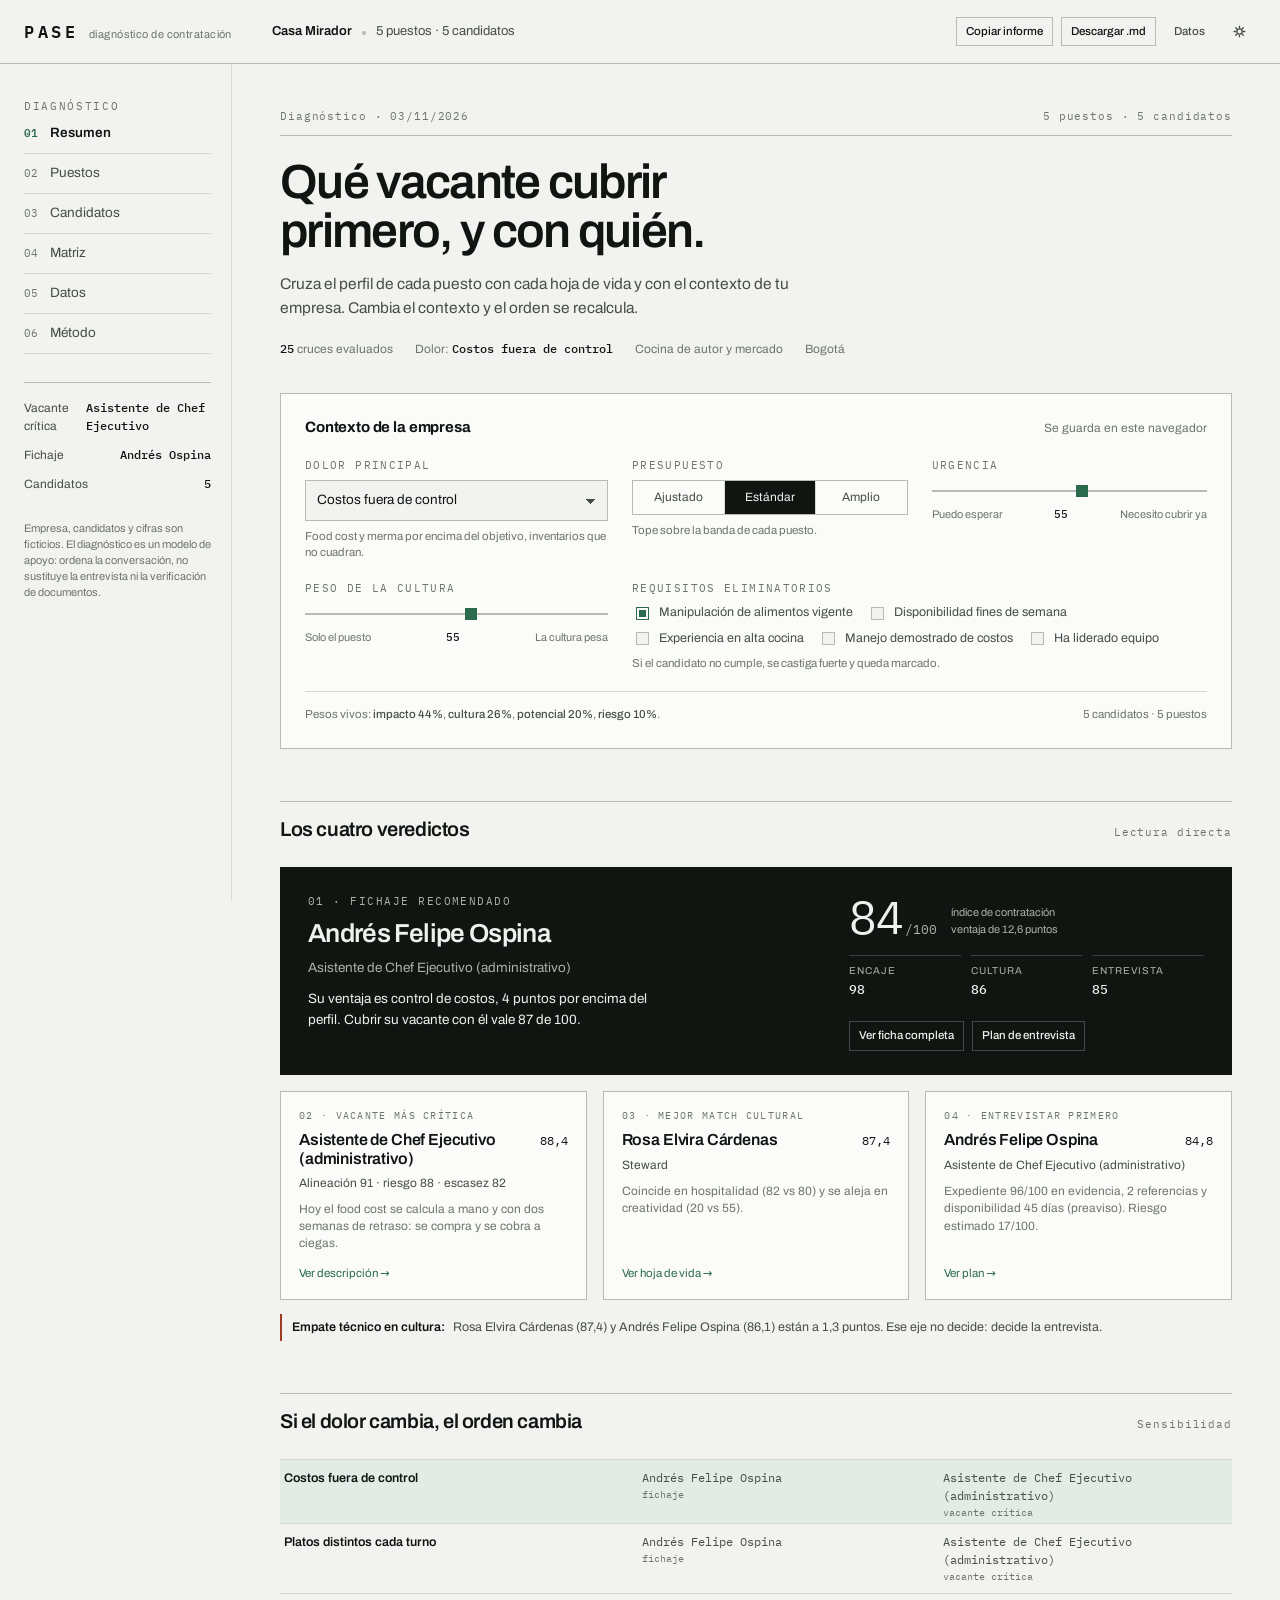
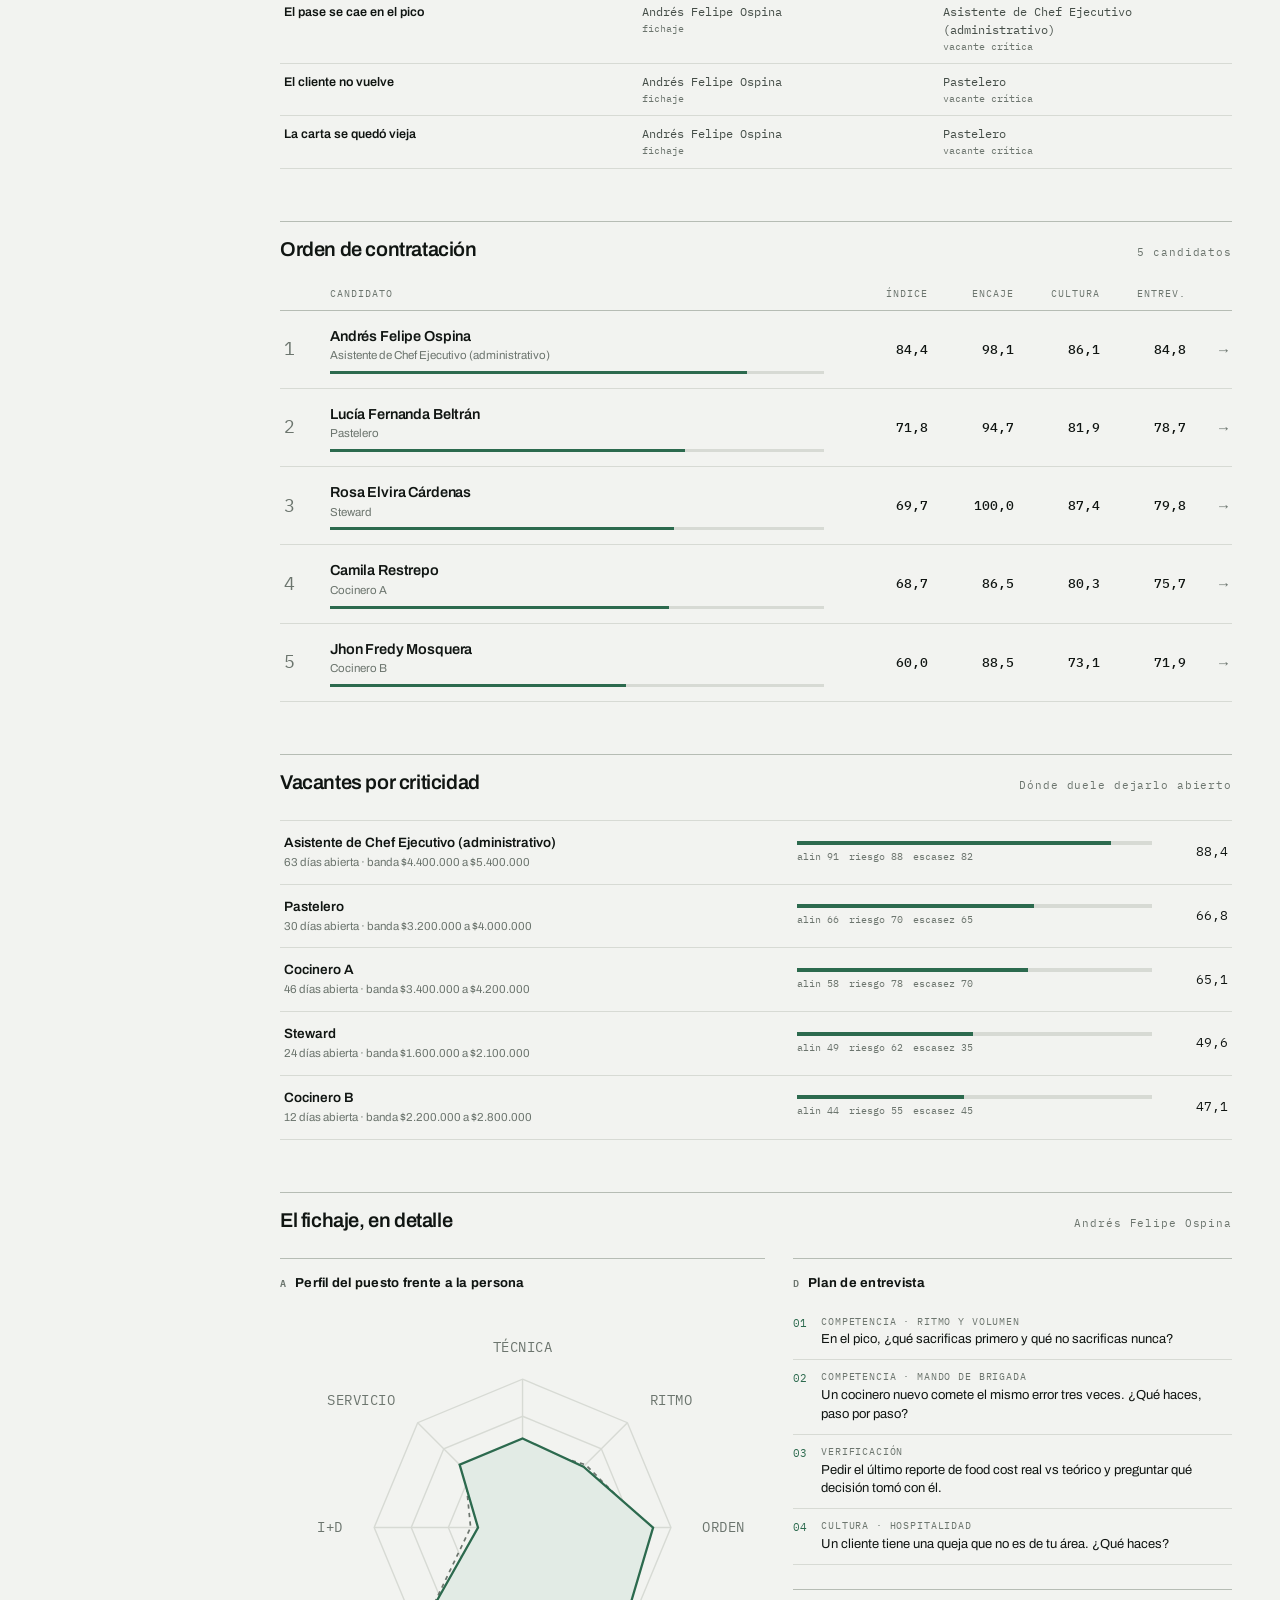
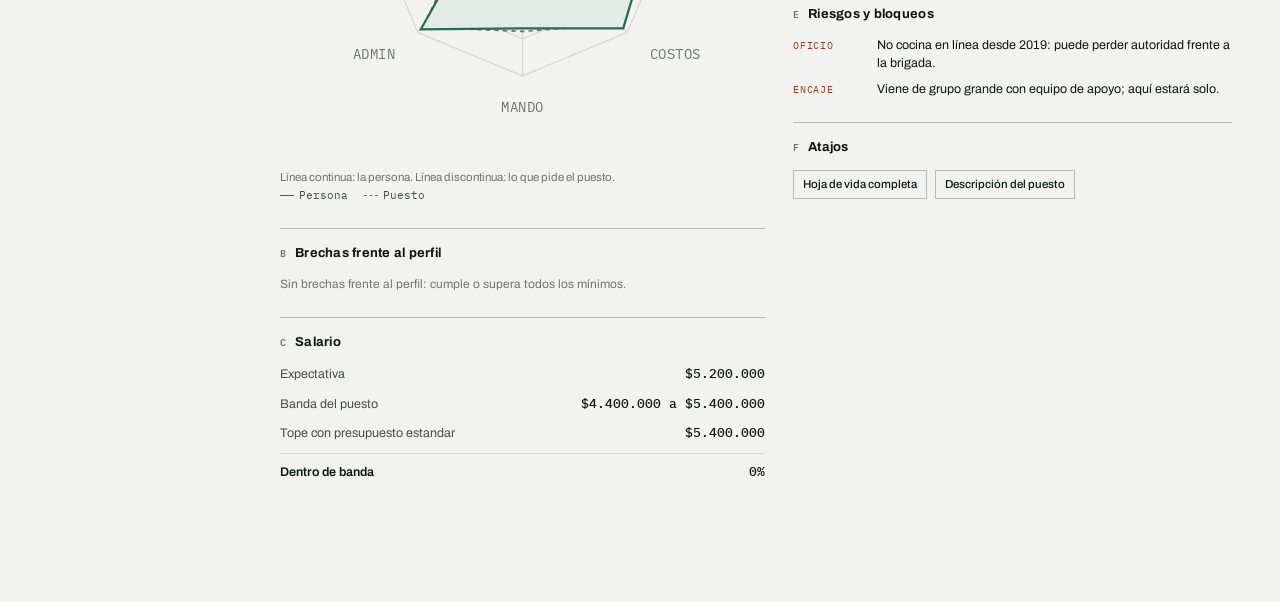
==== index.html @ 62f486be "PASE: diagnóstico de contratación con datos de ejemplo" ====
<!DOCTYPE html>
<html lang="es" data-theme="light">
<head>
<meta charset="utf-8">
<meta name="viewport" content="width=device-width, initial-scale=1, viewport-fit=cover">
<title>PASE · diagnóstico de contratación</title>
<meta name="description" content="Cruza el perfil de tus puestos con tus candidatos y ordena qué vacante cubrir primero y con quién.">
<link rel="stylesheet" href="assets/styles.css">
</head>
<body>

<header class="top">
  <div class="brand">
    <b>PASE</b>
    <span>diagnóstico de contratación</span>
  </div>
  <div class="top-mid">
    <strong id="topEmpresa">—</strong>
    <span class="dot" aria-hidden="true"></span>
    <span id="topMeta">—</span>
  </div>
  <div class="top-actions">
    <button class="btn btn--sm" type="button" data-export="copy" title="Copia el diagnóstico en texto">Copiar informe</button>
    <button class="btn btn--sm" type="button" data-export="download" title="Descarga el diagnóstico en Markdown">Descargar .md</button>
    <button class="btn btn--sm btn--ghost" type="button" data-nav="datos" title="Cargar o exportar datos">Datos</button>
    <button class="btn btn--sm btn--ghost" type="button" data-tema="toggle" aria-label="Cambiar entre tema claro y oscuro">
      <svg class="ico" viewBox="0 0 16 16" aria-hidden="true"><circle cx="8" cy="8" r="3.2"/><path d="M8 1.4v2.2M8 12.4v2.2M1.4 8h2.2M12.4 8h2.2M3.3 3.3l1.6 1.6M11.1 11.1l1.6 1.6M12.7 3.3l-1.6 1.6M4.9 11.1l-1.6 1.6"/></svg>
    </button>
  </div>
</header>

<div class="shell">
  <nav class="rail" aria-label="Secciones">
    <div>
      <p class="rail-label">Diagnóstico</p>
      <div class="nav" id="nav">
        <button type="button" data-nav="resumen"><span class="i">01</span><span>Resumen</span></button>
        <button type="button" data-nav="puestos"><span class="i">02</span><span>Puestos</span></button>
        <button type="button" data-nav="candidatos"><span class="i">03</span><span>Candidatos</span></button>
        <button type="button" data-nav="matriz"><span class="i">04</span><span>Matriz</span></button>
        <button type="button" data-nav="datos"><span class="i">05</span><span>Datos</span></button>
        <button type="button" data-nav="metodo"><span class="i">06</span><span>Método</span></button>
      </div>
    </div>
    <div class="rail-card" id="railResumen"></div>
    <p class="rail-note" id="railNota">Contenido de demostración. El diagnóstico ordena la conversación; no decide por ti.</p>
  </nav>

  <main class="main">
    <div id="vista" class="view" tabindex="-1"></div>
  </main>
</div>

<div class="toast" id="toast" role="status" aria-live="polite"></div>

<script src="assets/data.js"></script>
<script src="assets/engine.js"></script>
<script src="assets/app.js"></script>
</body>
</html>
---- assets/styles.css ----
/* =========================================================================
   PASE · diagnóstico de brigada
   Lenguaje: mesa de trabajo. Papel frío, reglas de 1 px, cero sombras,
   esquinas rectas, verde de cocina como único acento y ámbar solo para
   lo que hay que mirar dos veces. Números siempre en mono.
   ========================================================================= */

@font-face {
  font-family: 'Archivo';
  font-style: normal;
  font-weight: 400 700;
  font-display: swap;
  src: url('fonts/Archivo-400-700-latin.woff2') format('woff2');
  unicode-range: U+0000-00FF, U+0131, U+0152-0153, U+02BB-02BC, U+02C6, U+02DA, U+02DC, U+0304, U+0308, U+0329, U+2000-206F, U+2074, U+20AC, U+2122, U+2191, U+2193, U+2212, U+2215, U+FEFF, U+FFFD;
}
@font-face {
  font-family: 'Archivo';
  font-style: normal;
  font-weight: 400 700;
  font-display: swap;
  src: url('fonts/Archivo-400-700-latin-ext.woff2') format('woff2');
  unicode-range: U+0100-02BA, U+02BD-02C5, U+02C7-02CC, U+02CE-02D7, U+02DD-02FF, U+0304, U+0308, U+0329, U+1D00-1DBF, U+1E00-1E9F, U+1EF2-1EFF, U+2020, U+20A0-20AB, U+20AD-20C0, U+2113, U+2C60-2C7F, U+A720-A7FF;
}
@font-face {
  font-family: 'Plex Mono';
  font-style: normal;
  font-weight: 400;
  font-display: swap;
  src: url('fonts/IBMPlexMono-400-latin.woff2') format('woff2');
  unicode-range: U+0000-00FF, U+0131, U+0152-0153, U+02BB-02BC, U+02C6, U+02DA, U+02DC, U+0304, U+0308, U+0329, U+2000-206F, U+2074, U+20AC, U+2122, U+2191, U+2193, U+2212, U+2215, U+FEFF, U+FFFD;
}
@font-face {
  font-family: 'Plex Mono';
  font-style: normal;
  font-weight: 500;
  font-display: swap;
  src: url('fonts/IBMPlexMono-500-latin.woff2') format('woff2');
  unicode-range: U+0000-00FF, U+0131, U+0152-0153, U+02BB-02BC, U+02C6, U+02DA, U+02DC, U+0304, U+0308, U+0329, U+2000-206F, U+2074, U+20AC, U+2122, U+2191, U+2193, U+2212, U+2215, U+FEFF, U+FFFD;
}
@font-face {
  font-family: 'Plex Mono';
  font-style: normal;
  font-weight: 600;
  font-display: swap;
  src: url('fonts/IBMPlexMono-600-latin.woff2') format('woff2');
  unicode-range: U+0000-00FF, U+0131, U+0152-0153, U+02BB-02BC, U+02C6, U+02DA, U+02DC, U+0304, U+0308, U+0329, U+2000-206F, U+2074, U+20AC, U+2122, U+2191, U+2193, U+2212, U+2215, U+FEFF, U+FFFD;
}

:root {
  --paper: #f2f3f0;
  --paper-2: #e9ebe7;
  --surface: #fbfcfa;
  --ink: #101512;
  --ink-2: #454e48;
  --ink-3: #6c756e;
  --line: #d7dad4;
  --line-strong: #b6bcb4;
  --accent: #2c6a4e;
  --accent-deep: #1d4a36;
  --accent-soft: #e2ebe5;
  --invert-bg: #101512;
  --invert-ink: #eef2ee;
  --invert-ink-2: #a9b3ab;
  --flag: #9c3d24;
  --flag-soft: #f4e7e2;
  --sans: 'Archivo', ui-sans-serif, system-ui, -apple-system, 'Segoe UI', Roboto, Arial, sans-serif;
  --mono: 'Plex Mono', ui-monospace, SFMono-Regular, 'SF Mono', Menlo, Consolas, monospace;
  --ease: cubic-bezier(.16, 1, .3, 1);
  --top: 64px;
  --rail: 232px;
}

html[data-theme='dark'] {
  --paper: #0d100e;
  --paper-2: #131714;
  --surface: #171c18;
  --ink: #eef1ec;
  --ink-2: #b3bbb4;
  --ink-3: #8b948d;
  --line: #262c27;
  --line-strong: #3b433c;
  --accent: #6fbf95;
  --accent-deep: #8fd4ae;
  --accent-soft: #1a2a21;
  --invert-bg: #eef1ec;
  --invert-ink: #101512;
  --invert-ink-2: #4a534c;
  --flag: #e08a6c;
  --flag-soft: #2b1d17;
}

*, *::before, *::after { box-sizing: border-box; }
html, body { margin: 0; padding: 0; }
html { scroll-behavior: smooth; }
body {
  background: var(--paper);
  color: var(--ink);
  font-family: var(--sans);
  font-size: 15px;
  line-height: 1.55;
  -webkit-font-smoothing: antialiased;
  text-rendering: optimizeLegibility;
}
h1, h2, h3, h4, p, ul, ol, li, dl, dd, figure, blockquote { margin: 0; padding: 0; }
ul, ol { list-style: none; }
button, input, select, textarea { font: inherit; color: inherit; }
button { cursor: pointer; background: none; border: 0; padding: 0; text-align: left; }
a { color: inherit; }
:focus-visible { outline: 2px solid var(--accent); outline-offset: 2px; }
::selection { background: var(--accent); color: var(--paper); }
.num { font-family: var(--mono); font-variant-numeric: tabular-nums; letter-spacing: -.01em; }
.sr {
  position: absolute; width: 1px; height: 1px; padding: 0; margin: -1px;
  overflow: hidden; clip: rect(0 0 0 0); white-space: nowrap; border: 0;
}

/* ---------------------------------- top --------------------------------- */
.top {
  position: sticky; top: 0; z-index: 20;
  height: var(--top);
  display: grid; grid-template-columns: var(--rail) minmax(0, 1fr) auto;
  align-items: center; gap: 16px;
  padding: 0 24px;
  background: var(--paper);
  border-bottom: 1px solid var(--line-strong);
}
.brand { display: flex; align-items: baseline; gap: 10px; }
.brand b {
  font-family: var(--mono); font-weight: 600; font-size: 17px; letter-spacing: .22em;
}
.brand span { font-size: 11px; color: var(--ink-3); letter-spacing: .04em; }
.top-mid {
  display: flex; align-items: baseline; gap: 10px; min-width: 0;
  font-size: 13px; color: var(--ink-2);
  white-space: nowrap; overflow: hidden; text-overflow: ellipsis;
}
.top-mid strong { color: var(--ink); font-weight: 600; }
.top-mid .dot { width: 4px; height: 4px; background: var(--line-strong); border-radius: 50%; }
.top-actions { display: flex; align-items: center; gap: 8px; }

.btn {
  display: inline-flex; align-items: center; gap: 8px;
  border: 1px solid var(--line-strong);
  padding: 7px 12px; font-size: 12.5px; font-weight: 500;
  color: var(--ink); background: transparent;
  transition: background .18s var(--ease), border-color .18s var(--ease), transform .1s;
  white-space: nowrap;
}
.btn:hover { background: var(--paper-2); border-color: var(--ink-3); }
.btn:active { transform: translateY(1px); }
.btn--solid { background: var(--accent); border-color: var(--accent); color: var(--paper); }
.btn--solid:hover { background: var(--accent-deep); border-color: var(--accent-deep); }
.btn--ghost { border-color: transparent; color: var(--ink-2); }
.btn--ghost:hover { color: var(--ink); background: var(--paper-2); }
.btn--sm { padding: 5px 9px; font-size: 11.5px; }
.btn .ico { width: 13px; height: 13px; stroke: currentColor; fill: none; stroke-width: 1.6; stroke-linecap: round; }

/* --------------------------------- shell -------------------------------- */
.shell {
  display: grid; grid-template-columns: var(--rail) minmax(0, 1fr);
  max-width: 1400px; margin: 0 auto;
}

.rail {
  position: sticky; top: var(--top); align-self: start;
  height: calc(100dvh - var(--top));
  padding: 34px 20px 24px 24px;
  border-right: 1px solid var(--line);
  display: flex; flex-direction: column; gap: 28px;
  overflow-y: auto;
}
.rail-label {
  font-size: 10.5px; letter-spacing: .16em; text-transform: uppercase;
  color: var(--ink-3); font-family: var(--mono);
}
.nav { display: flex; flex-direction: column; }
.nav button {
  display: grid; grid-template-columns: 26px 1fr; align-items: baseline;
  padding: 9px 0; border-bottom: 1px solid var(--line);
  color: var(--ink-2); font-size: 13.5px;
  transition: color .18s, padding .18s var(--ease);
}
.nav button:hover { color: var(--ink); padding-left: 3px; }
.nav button .i { font-family: var(--mono); font-size: 10.5px; color: var(--ink-3); }
.nav button[aria-current='page'] { color: var(--ink); font-weight: 600; }
.nav button[aria-current='page'] .i { color: var(--accent); }

.rail-card {
  border-top: 1px solid var(--line-strong); padding-top: 16px;
  font-size: 12px; color: var(--ink-2); display: grid; gap: 10px;
}
.rail-card .k { display: flex; justify-content: space-between; gap: 8px; }
.rail-card .k b { font-family: var(--mono); font-weight: 500; color: var(--ink); }
.rail-note { font-size: 11px; color: var(--ink-3); line-height: 1.45; }

/* --------------------------------- main --------------------------------- */
.main { min-width: 0; padding: 44px 48px 120px; }
.view { max-width: 1060px; }

.hero { margin-bottom: 34px; }
.hero-top {
  display: flex; justify-content: space-between; align-items: baseline; gap: 16px;
  border-bottom: 1px solid var(--line-strong); padding-bottom: 10px; margin-bottom: 22px;
}
.hero-top .folio { font-family: var(--mono); font-size: 11px; letter-spacing: .08em; color: var(--ink-3); }
.hero h1 {
  font-size: clamp(30px, 4.3vw, 48px); line-height: 1.02;
  letter-spacing: -.035em; font-weight: 600; max-width: 19ch;
  text-wrap: balance;
}
.hero p.lead {
  margin-top: 16px; max-width: 58ch; color: var(--ink-2); font-size: 15.5px;
}
.hero .meta-row {
  display: flex; flex-wrap: wrap; gap: 22px; margin-top: 20px;
  font-size: 12px; color: var(--ink-3);
}
.meta-row b { color: var(--ink); font-family: var(--mono); font-weight: 500; }

/* ------------------------------- secciones ------------------------------ */
.sec { margin-top: 52px; }
.sec-head {
  display: flex; justify-content: space-between; align-items: baseline; gap: 16px;
  border-top: 1px solid var(--line-strong); padding-top: 12px; margin-bottom: 22px;
}
.sec-head h2 { font-size: 20px; letter-spacing: -.02em; font-weight: 600; }
.sec-head .n { font-family: var(--mono); font-size: 11px; color: var(--ink-3); letter-spacing: .08em; }
.sec-sub { color: var(--ink-2); font-size: 14px; max-width: 66ch; margin-top: -12px; margin-bottom: 20px; }

/* -------------------------------- brief -------------------------------- */
.brief {
  border: 1px solid var(--line-strong);
  background: var(--surface);
  padding: 22px 24px 24px;
}
.brief-head { display: flex; justify-content: space-between; align-items: baseline; gap: 16px; margin-bottom: 18px; }
.brief-head h2 { font-size: 15px; letter-spacing: -.01em; }
.brief-head p { font-size: 12px; color: var(--ink-3); }
.brief-grid {
  display: grid; grid-template-columns: 1.1fr 1fr 1fr; gap: 20px 24px;
}
.brief-grid .field--wide { grid-column: span 2; }
.field { display: grid; gap: 7px; align-content: start; }
.field > label, .field > .lab {
  font-size: 10.5px; letter-spacing: .13em; text-transform: uppercase;
  color: var(--ink-3); font-family: var(--mono);
}
.field select {
  appearance: none; width: 100%;
  border: 1px solid var(--line-strong); background: var(--paper);
  padding: 9px 30px 9px 11px; font-size: 13.5px;
  background-image: linear-gradient(45deg, transparent 50%, var(--ink-2) 50%), linear-gradient(135deg, var(--ink-2) 50%, transparent 50%);
  background-position: calc(100% - 16px) 52%, calc(100% - 11px) 52%;
  background-size: 5px 5px, 5px 5px;
  background-repeat: no-repeat;
}
.field select:hover { border-color: var(--ink-3); }
.field .hint { font-size: 11.5px; color: var(--ink-3); line-height: 1.4; }

.seg { display: flex; border: 1px solid var(--line-strong); }
.seg label {
  flex: 1; text-align: center; padding: 7px 4px; font-size: 12px;
  cursor: pointer; color: var(--ink-2);
  border-right: 1px solid var(--line);
  transition: background .15s, color .15s;
}
.seg label:last-child { border-right: 0; }
.seg input { position: absolute; opacity: 0; pointer-events: none; }
.seg label:has(input:checked) { background: var(--ink); color: var(--paper); }
.seg label:hover { background: var(--paper-2); }
.seg label:has(input:checked):hover { background: var(--ink); }

.range { display: grid; gap: 4px; }
.range input[type='range'] {
  -webkit-appearance: none; appearance: none;
  width: 100%; height: 22px; background: transparent; cursor: pointer; margin: 0;
}
.range input[type='range']::-webkit-slider-runnable-track {
  height: 2px; background: var(--line-strong);
}
.range input[type='range']::-webkit-slider-thumb {
  -webkit-appearance: none; width: 12px; height: 12px; margin-top: -5px;
  background: var(--accent); border: 0; border-radius: 0;
}
.range input[type='range']::-moz-range-track { height: 2px; background: var(--line-strong); }
.range input[type='range']::-moz-range-thumb { width: 12px; height: 12px; background: var(--accent); border: 0; border-radius: 0; }
.range-out { display: flex; justify-content: space-between; font-size: 11px; color: var(--ink-3); }
.range-out b { font-family: var(--mono); color: var(--ink); font-weight: 500; }

.checks { display: flex; flex-wrap: wrap; gap: 6px 14px; }
.check { display: inline-flex; align-items: center; gap: 7px; font-size: 12.5px; color: var(--ink-2); cursor: pointer; }
.check input { appearance: none; width: 13px; height: 13px; border: 1px solid var(--line-strong); background: var(--paper); flex: none; }
.check input:checked { background: var(--accent); border-color: var(--accent); box-shadow: inset 0 0 0 2px var(--surface); }
.check:hover { color: var(--ink); }

.brief-foot {
  display: flex; justify-content: space-between; align-items: center; gap: 16px;
  margin-top: 20px; padding-top: 14px; border-top: 1px solid var(--line);
  font-size: 11.5px; color: var(--ink-3);
}
.brief-foot b { color: var(--ink-2); font-weight: 500; }

/* ------------------------------ veredictos ------------------------------ */
.veredictos { display: grid; grid-template-columns: 1fr; gap: 16px; }

.card-main {
  background: var(--invert-bg); color: var(--invert-ink);
  padding: 26px 28px 24px; position: relative; overflow: hidden;
  display: grid; grid-template-columns: minmax(0, 1.45fr) minmax(0, 1fr); gap: 26px;
}
.cm-left { display: flex; flex-direction: column; gap: 10px; align-items: flex-start; }
.cm-right { display: flex; flex-direction: column; justify-content: flex-end; gap: 10px; }
.card-main .tag {
  font-family: var(--mono); font-size: 10.5px; letter-spacing: .14em;
  text-transform: uppercase; color: var(--invert-ink-2);
}
.card-main h3 { font-size: 26px; line-height: 1.1; letter-spacing: -.025em; font-weight: 600; }
.card-main .role { font-size: 13.5px; color: var(--invert-ink-2); }
.card-main .why { font-size: 13.5px; line-height: 1.55; color: var(--invert-ink); max-width: 46ch; }
.card-main .why b { color: var(--invert-ink); }
.card-main .score-row { display: flex; align-items: flex-end; gap: 14px; padding-top: 4px; }
.card-main .big { font-family: var(--mono); font-size: 46px; line-height: .9; letter-spacing: -.03em; }
.card-main .big small { font-size: 13px; letter-spacing: 0; color: var(--invert-ink-2); margin-left: 3px; }
.card-main .score-meta { display: grid; gap: 3px; font-size: 11px; color: var(--invert-ink-2); }
.card-main .card-actions { display: flex; gap: 8px; margin-top: 10px; }
.card-main .btn { border-color: rgba(255, 255, 255, .22); color: var(--invert-ink); }
html[data-theme='dark'] .card-main .btn { border-color: rgba(16, 21, 18, .25); }
.card-main .btn:hover { background: rgba(255, 255, 255, .08); }
html[data-theme='dark'] .card-main .btn:hover { background: rgba(16, 21, 18, .07); }
.card-main .micro { display: grid; grid-template-columns: repeat(3, 1fr); gap: 10px; margin-top: 6px; }
.card-main .micro div { border-top: 1px solid rgba(255, 255, 255, .18); padding-top: 7px; }
html[data-theme='dark'] .card-main .micro div { border-top-color: rgba(16, 21, 18, .18); }
.card-main .micro span { display: block; font-size: 10px; letter-spacing: .1em; text-transform: uppercase; color: var(--invert-ink-2); }
.card-main .micro b { font-family: var(--mono); font-weight: 500; font-size: 13px; }

.stack { display: grid; gap: 16px; grid-template-columns: repeat(3, minmax(0, 1fr)); }
.card-mini {
  border: 1px solid var(--line-strong); background: var(--surface);
  padding: 16px 18px; display: flex; flex-direction: column; gap: 6px;
}
.card-mini .tag {
  font-family: var(--mono); font-size: 10px; letter-spacing: .13em;
  text-transform: uppercase; color: var(--ink-3);
}
.card-mini .who { font-size: 16px; font-weight: 600; letter-spacing: -.01em; line-height: 1.2; }
.card-mini .what { font-size: 12px; color: var(--ink-2); }
.card-mini .val { margin-left: auto; font-family: var(--mono); font-size: 12px; color: var(--ink); }
.card-mini .row { display: flex; align-items: baseline; gap: 10px; }
.card-mini .why { font-size: 12px; color: var(--ink-3); line-height: 1.45; margin-top: 2px; }
.card-mini .link {
  font-size: 11.5px; color: var(--accent); margin-top: auto; padding-top: 6px;
  display: inline-flex; align-items: center; gap: 5px;
}
.card-mini:hover { border-color: var(--ink-3); }
.card-mini:hover .link { text-decoration: underline; }

.note-tie {
  display: flex; gap: 8px; align-items: baseline;
  border-left: 2px solid var(--flag); padding: 4px 0 4px 10px;
  font-size: 12.5px; color: var(--ink-2); margin-top: 14px;
}
.note-tie b { color: var(--ink); font-weight: 600; }

/* -------------------------------- ranking ------------------------------- */
.rank { border-top: 1px solid var(--line-strong); }
.rank-row {
  display: grid;
  grid-template-columns: 34px minmax(0, 1.5fr) 92px 74px 74px 74px 30px;
  gap: 12px; align-items: center;
  width: 100%; padding: 14px 4px; border-bottom: 1px solid var(--line);
  transition: background .16s, padding .16s var(--ease);
}
.rank-row:hover { background: var(--surface); padding-left: 8px; }
.rank-row .pos { font-family: var(--mono); font-size: 18px; color: var(--ink-3); }
.rank-row .who { min-width: 0; }
.rank-row .who b { display: block; font-weight: 600; font-size: 14.5px; letter-spacing: -.01em; white-space: nowrap; overflow: hidden; text-overflow: ellipsis; }
.rank-row .who span { display: block; font-size: 11.5px; color: var(--ink-3); white-space: nowrap; overflow: hidden; text-overflow: ellipsis; }
.rank-row .metric { text-align: right; }
.rank-row .metric span { display: none; font-size: 9.5px; letter-spacing: .09em; text-transform: uppercase; color: var(--ink-3); font-family: var(--mono); }
@media (max-width: 860px) { .rank-row .metric span { display: block; } }
.rank-row .metric b { font-family: var(--mono); font-weight: 500; font-size: 13px; }
.rank-row .arrow { text-align: right; color: var(--ink-3); font-family: var(--mono); }
.rank-bar { grid-column: 2 / 7; height: 3px; background: var(--line); margin-top: -8px; position: relative; }
.rank-bar i {
  position: absolute; inset: 0 auto 0 0; background: var(--accent); display: block;
  transform-origin: left; animation: grow .7s var(--ease) both;
}
.rank-head {
  display: grid;
  grid-template-columns: 34px minmax(0, 1.5fr) 92px 74px 74px 74px 30px;
  gap: 12px; padding: 0 4px 8px;
  font-family: var(--mono); font-size: 9.5px; letter-spacing: .1em;
  text-transform: uppercase; color: var(--ink-3);
}
.rank-head span:nth-child(n + 3) { text-align: right; }

@keyframes grow { from { transform: scaleX(0); } to { transform: scaleX(1); } }

/* ------------------------------- criticiad ------------------------------ */
.crit-list { display: grid; gap: 0; border-top: 1px solid var(--line); }
.crit-row {
  display: grid; grid-template-columns: minmax(0, 1.4fr) 1fr 60px;
  gap: 16px; align-items: center; padding: 12px 4px;
  border-bottom: 1px solid var(--line); width: 100%;
  transition: background .16s;
}
.crit-row:hover { background: var(--surface); }
.crit-row .name { font-size: 13.5px; }
.crit-row .name b { font-weight: 600; }
.crit-row .name span { color: var(--ink-3); font-size: 11.5px; display: block; }
.crit-row .val { font-family: var(--mono); font-size: 13px; text-align: right; }
.track { display: block; width: 100%; height: 4px; background: var(--line); position: relative; }
.track i { position: absolute; inset: 0 auto 0 0; background: var(--accent); transform-origin: left; animation: grow .7s var(--ease) both; }
.track--flag i { background: var(--flag); }
.crit-row .track-wrap { display: block; }
.crit-comp { display: flex; gap: 10px; margin-top: 4px; font-size: 10px; color: var(--ink-3); font-family: var(--mono); }

/* --------------------------------- ficha -------------------------------- */
.ficha { display: grid; grid-template-columns: minmax(0, 1.05fr) minmax(0, .95fr); gap: 28px; }
.panel { border-top: 1px solid var(--line-strong); padding-top: 14px; }
.panel h3 { font-size: 13px; letter-spacing: .02em; margin-bottom: 12px; }
.panel h3 .mono { font-family: var(--mono); font-size: 10px; color: var(--ink-3); letter-spacing: .1em; margin-right: 8px; }

.kv { display: grid; gap: 9px; }
.kv .k { display: grid; grid-template-columns: 1fr auto; gap: 12px; font-size: 12.5px; color: var(--ink-2); align-items: baseline; }
.kv .k b { font-family: var(--mono); font-weight: 500; color: var(--ink); }
.kv .k.total { border-top: 1px solid var(--line); padding-top: 8px; color: var(--ink); font-weight: 600; }

.chips { display: flex; flex-wrap: wrap; gap: 6px; }
.chip {
  font-size: 11px; padding: 3px 7px; border: 1px solid var(--line-strong);
  color: var(--ink-2); font-family: var(--mono); letter-spacing: .02em;
}
.chip--ok { border-color: var(--accent); color: var(--accent); }
.chip--flag { border-color: var(--flag); color: var(--flag); background: var(--flag-soft); }

.gaps { display: grid; gap: 10px; }
.gap { display: grid; gap: 4px; }
.gap .t { display: flex; justify-content: space-between; align-items: baseline; gap: 10px; font-size: 12.5px; }
.gap .t b { font-family: var(--mono); font-weight: 500; font-size: 12px; }
.gap .t span { color: var(--ink-3); font-size: 11px; }
.gap .bar { height: 4px; background: var(--line); position: relative; }
.gap .bar i { position: absolute; top: 0; bottom: 0; left: 0; background: var(--accent); }
.gap .bar u { position: absolute; top: -2px; bottom: -2px; width: 1px; background: var(--ink-2); }
.gap .bar i.flag { background: var(--flag); }

.qlist { counter-reset: q; display: grid; gap: 0; }
.qlist li {
  counter-increment: q; position: relative; padding: 10px 0 10px 28px;
  border-bottom: 1px solid var(--line); font-size: 13px; line-height: 1.45;
}
.qlist li::before {
  content: counter(q, decimal-leading-zero);
  position: absolute; left: 0; top: 11px;
  font-family: var(--mono); font-size: 10.5px; color: var(--accent);
}
.qlist .qlabel { display: block; font-family: var(--mono); font-size: 9.5px; letter-spacing: .09em; text-transform: uppercase; color: var(--ink-3); margin-bottom: 2px; }

.risk { display: grid; gap: 8px; }
.risk li { display: grid; grid-template-columns: 74px 1fr; gap: 10px; font-size: 12.5px; line-height: 1.45; align-items: baseline; }
.risk li span { font-family: var(--mono); font-size: 9.5px; letter-spacing: .08em; text-transform: uppercase; color: var(--flag); }

/* -------------------------------- puestos ------------------------------- */
.split { display: grid; grid-template-columns: 268px minmax(0, 1fr); gap: 34px; align-items: start; }
.list { display: flex; flex-direction: column; border-top: 1px solid var(--line-strong); }
.list button {
  padding: 12px 6px 12px 0; border-bottom: 1px solid var(--line);
  display: grid; gap: 2px; transition: padding .16s var(--ease), background .16s;
}
.list button:hover { padding-left: 6px; background: var(--surface); }
.list button[aria-current='true'] { padding-left: 8px; border-left: 2px solid var(--accent); }
.list button b { font-size: 13.5px; font-weight: 600; letter-spacing: -.01em; }
.list button span { font-size: 11.5px; color: var(--ink-3); }
.list button .fit { font-family: var(--mono); font-size: 11px; color: var(--ink-2); margin-top: 3px; }

.tabs { display: flex; gap: 2px; border-bottom: 1px solid var(--line-strong); margin-bottom: 22px; }
.tabs button {
  padding: 8px 0; margin-right: 22px; font-size: 12.5px; color: var(--ink-3);
  border-bottom: 2px solid transparent; margin-bottom: -1px;
  transition: color .16s, border-color .16s;
}
.tabs button[aria-selected='true'] { color: var(--ink); border-bottom-color: var(--accent); font-weight: 600; }
.tabs button:hover { color: var(--ink); }

.job-head { display: flex; justify-content: space-between; gap: 24px; align-items: flex-start; margin-bottom: 18px; }
.job-head h2 { font-size: clamp(24px, 2.6vw, 32px); letter-spacing: -.025em; line-height: 1.1; }
.job-head .sub { color: var(--ink-3); font-size: 12.5px; margin-top: 6px; }
.job-score { text-align: right; flex: none; }
.job-score .big { font-family: var(--mono); font-size: 34px; line-height: 1; }
.job-score .lbl { font-size: 10px; letter-spacing: .1em; text-transform: uppercase; color: var(--ink-3); font-family: var(--mono); }

.prose { max-width: 68ch; }
.prose p { color: var(--ink-2); font-size: 14px; line-height: 1.62; }
.prose p + p { margin-top: 10px; }

.blocks { display: grid; grid-template-columns: repeat(2, minmax(0, 1fr)); gap: 26px 30px; margin-top: 24px; }
.block h4 {
  font-family: var(--mono); font-size: 10px; letter-spacing: .13em; text-transform: uppercase;
  color: var(--ink-3); padding-bottom: 7px; border-bottom: 1px solid var(--line); margin-bottom: 10px;
}
.block ul { display: grid; gap: 7px; }
.block li { position: relative; padding-left: 14px; font-size: 13px; line-height: 1.5; color: var(--ink-2); }
.block li::before { content: ''; position: absolute; left: 0; top: .62em; width: 5px; height: 1px; background: var(--line-strong); }
.block li b { color: var(--ink); font-weight: 600; }
.block .meta-list { display: grid; gap: 8px; }
.block .meta-list .row { display: flex; justify-content: space-between; gap: 12px; font-size: 12.5px; border-bottom: 1px dotted var(--line); padding-bottom: 6px; }
.block .meta-list .row span { color: var(--ink-3); }
.block .meta-list .row b { font-family: var(--mono); font-weight: 500; font-size: 12px; }

.levelbars { display: grid; gap: 9px; }
.levelbar { display: grid; grid-template-columns: 96px 1fr 28px; gap: 10px; align-items: center; font-size: 12px; }
.levelbar span { color: var(--ink-2); }
.levelbar .b { height: 5px; background: var(--line); position: relative; }
.levelbar .b i { position: absolute; inset: 0 auto 0 0; background: var(--accent); transform-origin: left; animation: grow .6s var(--ease) both; }
.levelbar b { font-family: var(--mono); font-size: 11px; font-weight: 400; color: var(--ink-3); text-align: right; }

.anti { border-left: 2px solid var(--flag); padding-left: 12px; }
.anti li::before { background: var(--flag); }

/* ------------------------------ candidatos ------------------------------ */
.cand-head { display: flex; gap: 24px; justify-content: space-between; align-items: flex-start; margin-bottom: 20px; }
.cand-head h2 { font-size: clamp(24px, 2.8vw, 34px); letter-spacing: -.03em; line-height: 1.05; }
.cand-head .role { color: var(--ink-2); font-size: 13.5px; margin-top: 6px; }
.cand-head .contact { margin-top: 10px; display: flex; flex-wrap: wrap; gap: 4px 16px; font-size: 11.5px; color: var(--ink-3); font-family: var(--mono); }
.cand-scores { display: flex; gap: 18px; flex: none; }
.cs { text-align: right; }
.cs .v { font-family: var(--mono); font-size: 24px; line-height: 1; letter-spacing: -.02em; }
.cs .l { font-size: 9.5px; letter-spacing: .09em; text-transform: uppercase; color: var(--ink-3); font-family: var(--mono); margin-top: 3px; }

.dossier { display: grid; grid-template-columns: minmax(0, 1.15fr) minmax(0, .85fr); gap: 30px; align-items: start; }
.dossier-side { position: sticky; top: calc(var(--top) + 24px); display: grid; gap: 26px; }

.cv {
  background: var(--surface); border: 1px solid var(--line-strong);
  padding: 28px 30px 30px; max-width: 640px;
}
.cv header { border-bottom: 1px solid var(--line-strong); padding-bottom: 14px; margin-bottom: 18px; }
.cv h3 { font-size: 21px; letter-spacing: -.02em; line-height: 1.15; }
.cv .titular { font-size: 12.5px; color: var(--ink-2); margin-top: 3px; }
.cv .datos { display: grid; gap: 3px; margin-top: 10px; font-size: 11.5px; color: var(--ink-3); font-family: var(--mono); }
.cv section { margin-top: 18px; }
.cv h4 {
  font-family: var(--mono); font-size: 9.5px; letter-spacing: .14em; text-transform: uppercase;
  color: var(--ink-3); margin-bottom: 8px;
}
.cv p { font-size: 12.8px; line-height: 1.6; color: var(--ink-2); }
.cv .job { padding-bottom: 12px; margin-bottom: 12px; border-bottom: 1px dotted var(--line); }
.cv .job:last-child { border-bottom: 0; margin-bottom: 0; padding-bottom: 0; }
.cv .job-top { display: flex; justify-content: space-between; gap: 12px; align-items: baseline; }
.cv .job-top b { font-size: 13px; font-weight: 600; }
.cv .job-top span { font-family: var(--mono); font-size: 10.5px; color: var(--ink-3); white-space: nowrap; }
.cv .job .emp { font-size: 12px; color: var(--ink-2); margin-top: 1px; }
.cv .job .ctx { font-size: 11.5px; color: var(--ink-3); margin-top: 2px; font-style: normal; }
.cv .job ul { margin-top: 6px; display: grid; gap: 3px; }
.cv .job li { position: relative; padding-left: 12px; font-size: 12.3px; line-height: 1.5; color: var(--ink-2); }
.cv .job li::before { content: ''; position: absolute; left: 0; top: .62em; width: 4px; height: 1px; background: var(--line-strong); }
.cv .two { display: grid; grid-template-columns: 1fr 1fr; gap: 18px; }
.cv .mini { display: grid; gap: 5px; font-size: 12.3px; color: var(--ink-2); }
.cv .mini b { font-weight: 600; color: var(--ink); }
.cv .skill-group { margin-bottom: 8px; }
.cv .skill-group .l { font-family: var(--mono); font-size: 9.5px; letter-spacing: .08em; text-transform: uppercase; color: var(--ink-3); }
.cv .skill-group p { font-size: 12.3px; margin-top: 2px; }
.cv-foot { margin-top: 20px; padding-top: 12px; border-top: 1px solid var(--line); font-size: 11px; color: var(--ink-3); display: flex; justify-content: space-between; gap: 12px; }

/* --------------------------------- radar -------------------------------- */
.radar-wrap { display: grid; grid-template-columns: minmax(0, 1fr); gap: 10px; }
.radar-legend { display: flex; gap: 16px; font-size: 11px; color: var(--ink-2); font-family: var(--mono); }
.radar-legend i { display: inline-block; width: 14px; height: 0; border-top: 1.5px solid var(--accent); margin-right: 5px; vertical-align: middle; }
.radar-legend i.puesto { border-top-style: dashed; border-top-color: var(--ink-3); }
svg.radar { width: 100%; height: auto; display: block; }
svg.radar text { font-family: var(--mono); font-size: 9.5px; fill: var(--ink-3); letter-spacing: .04em; }
svg.radar text.val { fill: var(--ink-2); font-size: 9px; }
svg.radar .grid { fill: none; stroke: var(--line); stroke-width: 1; }
svg.radar .axis { stroke: var(--line); stroke-width: 1; }
svg.radar .puesto { fill: none; stroke: var(--ink-3); stroke-width: 1.2; stroke-dasharray: 3 3; }
svg.radar .cand { fill: var(--accent-soft); stroke: var(--accent); stroke-width: 1.6; }

/* -------------------------------- matriz -------------------------------- */
.matriz {
  display: grid; grid-template-columns: 168px repeat(5, minmax(0, 1fr));
  border-top: 1px solid var(--line-strong); border-left: 1px solid var(--line);
  font-size: 12px;
}
.matriz .h {
  padding: 10px 8px; border-right: 1px solid var(--line); border-bottom: 1px solid var(--line);
  font-family: var(--mono); font-size: 9.5px; letter-spacing: .06em; text-transform: uppercase;
  color: var(--ink-3); display: flex; align-items: flex-end; min-height: 46px;
}
.matriz .rh {
  padding: 10px 8px; border-right: 1px solid var(--line); border-bottom: 1px solid var(--line);
  font-size: 12px; font-weight: 500; display: flex; align-items: center;
}
.matriz .cell {
  border-right: 1px solid var(--line); border-bottom: 1px solid var(--line);
  padding: 12px 8px; display: flex; align-items: center; justify-content: space-between;
  gap: 6px; transition: outline .12s;
  background: color-mix(in srgb, var(--accent) calc(var(--a, 0) * 100%), transparent);
}
.matriz .cell:hover { outline: 1px solid var(--accent); outline-offset: -1px; }
.matriz .cell[aria-pressed='true'] { outline: 2px solid var(--ink); outline-offset: -2px; }
.matriz .cell .v { font-family: var(--mono); font-size: 13px; }
.matriz .cell .s { font-size: 9px; color: var(--ink-3); font-family: var(--mono); }
.matriz .cell.low { background: color-mix(in srgb, var(--flag) calc(var(--a, 0) * 100%), transparent); }
.matriz .cell.empty { background: transparent; color: var(--ink-3); }

.matriz-legend { display: flex; align-items: center; gap: 10px; margin-top: 12px; font-size: 11px; color: var(--ink-3); font-family: var(--mono); }
.matriz-legend .scale { width: 120px; height: 6px; background: linear-gradient(90deg, transparent, var(--accent)); }

.matriz-detalle { margin-top: 22px; border: 1px solid var(--line-strong); padding: 18px 20px; background: var(--surface); }
.matriz-detalle .head { display: flex; justify-content: space-between; gap: 16px; align-items: baseline; flex-wrap: wrap; }
.matriz-detalle h3 { font-size: 15px; }
.matriz-detalle .sub { font-size: 12px; color: var(--ink-3); }
.matriz-detalle .cols { display: grid; grid-template-columns: repeat(3, minmax(0, 1fr)); gap: 20px; margin-top: 14px; }

/* -------------------------------- método -------------------------------- */
.metodo p { color: var(--ink-2); font-size: 13.5px; line-height: 1.65; max-width: 72ch; }
.metodo p + p { margin-top: 10px; }
.formula {
  font-family: var(--mono); font-size: 12px; line-height: 1.7;
  background: var(--surface); border-left: 2px solid var(--accent);
  padding: 12px 14px; margin: 14px 0; color: var(--ink-2);
  overflow-x: auto;
}
.formula b { color: var(--ink); font-weight: 500; }
.metodo-grid { display: grid; grid-template-columns: 1fr 1fr; gap: 28px; margin-top: 24px; }
.metodo h3 { font-size: 13px; margin-bottom: 10px; }
.metodo ul { display: grid; gap: 7px; }
.metodo li { font-size: 12.8px; color: var(--ink-2); line-height: 1.5; position: relative; padding-left: 12px; }
.metodo li::before { content: ''; position: absolute; left: 0; top: .6em; width: 4px; height: 1px; background: var(--line-strong); }
.callout {
  border: 1px solid var(--flag); background: var(--flag-soft);
  padding: 14px 16px; font-size: 12.5px; color: var(--ink); line-height: 1.55;
  margin-top: 22px;
}
.callout b { font-weight: 600; }

/* -------------------------------- sens -------------------------------- */
.sens { border-top: 1px solid var(--line); }
.sens-row {
  display: grid; grid-template-columns: minmax(0, 1.2fr) 1fr 1fr; gap: 16px;
  padding: 9px 4px; border-bottom: 1px solid var(--line); font-size: 12.5px;
  align-items: baseline;
}
.sens-row .d { color: var(--ink-2); }
.sens-row .d b { color: var(--ink); font-weight: 600; }
.sens-row .r { font-family: var(--mono); font-size: 11.5px; color: var(--ink-2); }
.sens-row .r em { font-style: normal; color: var(--ink-3); font-size: 10px; display: block; }
.sens-row.top { background: var(--accent-soft); }

/* -------------------------------- toast -------------------------------- */
.toast {
  position: fixed; left: 50%; bottom: 26px; transform: translate(-50%, 18px);
  background: var(--ink); color: var(--paper); padding: 10px 16px;
  font-size: 12.5px; z-index: 60; opacity: 0; pointer-events: none;
  transition: opacity .22s var(--ease), transform .22s var(--ease);
  max-width: 90vw;
}
.toast.on { opacity: 1; transform: translate(-50%, 0); }

/* --------------------------------- misc -------------------------------- */
.mini-bar { display: block; height: 3px; background: var(--line); position: relative; margin-top: 6px; }
.mini-bar i { position: absolute; inset: 0 auto 0 0; background: var(--accent); }
.link-mono {
  font-family: var(--mono); font-size: 11px; letter-spacing: .02em; color: var(--accent);
  border-bottom: 1px solid transparent;
}
.link-mono:hover { border-bottom-color: var(--accent); }
.two-col { display: grid; grid-template-columns: 1fr 1fr; gap: 26px; }
.stack-16 { display: grid; gap: 16px; }
.stack-24 { display: grid; gap: 24px; }
.mt-8 { margin-top: 8px; } .mt-16 { margin-top: 16px; } .mt-24 { margin-top: 24px; }
.muted { color: var(--ink-3); }
.small { font-size: 12px; }
.tiny { font-size: 11px; }
.rule { height: 1px; background: var(--line); margin: 20px 0; }

.view-enter { animation: enter .42s var(--ease) both; }
@keyframes enter { from { opacity: 0; transform: translateY(8px); } to { opacity: 1; transform: none; } }

/* ----------------------------- responsive ------------------------------ */
@media (max-width: 1180px) {
  .main { padding: 36px 32px 100px; }
}
@media (max-width: 1024px) {
  :root { --rail: 196px; }
  .dossier { grid-template-columns: 1fr; }
  .dossier-side { position: static; }
  .brief-grid { grid-template-columns: 1fr 1fr; }
  .brief-grid .field--wide { grid-column: 1 / -1; }
  .card-main { grid-template-columns: 1fr; gap: 16px; }
  .stack { grid-template-columns: 1fr 1fr 1fr; }
  .split { grid-template-columns: 1fr; gap: 24px; }
  .list { flex-direction: row; overflow-x: auto; border-top: 1px solid var(--line-strong); }
  .list button { min-width: 190px; border-bottom: 0; border-right: 1px solid var(--line); padding: 12px; }
  .list button[aria-current='true'] { border-left: 0; border-bottom: 2px solid var(--accent); }
  .matriz { grid-template-columns: 128px repeat(5, minmax(0, 1fr)); }
}
@media (max-width: 860px) {
  :root { --top: 56px; }
  .top { grid-template-columns: 1fr auto; padding: 0 16px; }
  .top-mid { display: none; }
  .brand span { display: none; }
  .shell { grid-template-columns: 1fr; }
  .rail {
    position: sticky; top: var(--top); z-index: 15; height: auto;
    flex-direction: row; align-items: center; gap: 14px;
    padding: 0 14px; border-right: 0; border-bottom: 1px solid var(--line-strong);
    background: var(--paper); overflow-x: auto; overflow-y: hidden;
  }
  .rail-label, .rail-card, .rail-note { display: none; }
  .nav { flex-direction: row; gap: 2px; }
  .nav button {
    grid-template-columns: auto; padding: 12px 10px; border-bottom: 2px solid transparent;
    font-size: 12.5px; white-space: nowrap;
  }
  .nav button .i { display: none; }
  .nav button[aria-current='page'] { border-bottom-color: var(--accent); }
  .main { padding: 26px 18px 90px; }
  .hero h1 { font-size: clamp(27px, 8vw, 36px); }
  .stack { grid-template-columns: 1fr; }
  .brief { padding: 18px 16px; }
  .brief-grid { grid-template-columns: 1fr; }
  .brief-foot { flex-direction: column; align-items: flex-start; gap: 8px; }
  .rank-head { display: none; }
  .rank-row {
    grid-template-columns: 28px minmax(0, 1fr) 70px 24px;
    gap: 8px 10px; padding: 13px 0;
  }
  .rank-row .metric:nth-child(4), .rank-row .metric:nth-child(5), .rank-row .metric:nth-child(6) { display: none; }
  .rank-row .metric:nth-child(3) { text-align: right; }
  .rank-bar { grid-column: 2 / 5; }
  .crit-row { grid-template-columns: 1fr 70px; }
  .crit-row .track-wrap { display: none; }
  .blocks { grid-template-columns: 1fr; }
  .two-col, .metodo-grid { grid-template-columns: 1fr; }
  .cv { padding: 20px 18px; }
  .cv .two { grid-template-columns: 1fr; }
  .cand-head { flex-direction: column; gap: 14px; }
  .cand-scores { gap: 22px; }
  .matriz { grid-template-columns: 88px repeat(5, minmax(0, 1fr)); font-size: 11px; }
  .matriz .h { font-size: 8.5px; letter-spacing: 0; padding: 8px 4px; min-height: 54px; }
  .matriz .rh { font-size: 11px; padding: 8px 5px; }
  .matriz .cell { padding: 10px 5px; }
  .matriz .cell .s { display: none; }
  .matriz .cell .v { font-size: 11.5px; }
  .matriz-detalle .cols { grid-template-columns: 1fr; gap: 14px; }
  .sens-row { grid-template-columns: 1fr 1fr; }
  .sens-row .r em { display: none; }
}

@media (prefers-reduced-motion: reduce) {
  *, *::before, *::after { animation-duration: .001ms !important; animation-iteration-count: 1 !important; transition-duration: .001ms !important; }
  html { scroll-behavior: auto; }
}

@media print {
  .top, .rail, .toast, .card-actions, .btn { display: none !important; }
  .shell { grid-template-columns: 1fr; }
  .main { padding: 0; }
  body { background: #fff; }
  .card-main { background: #fff; color: #000; border: 1px solid #000; }
  .card-main .tag, .card-main .role, .card-main .score-meta, .card-main .micro span { color: #333; }
  .dossier { grid-template-columns: 1fr; }
  .cv { border-color: #999; }
  .sec { break-inside: avoid; }
}


/* ------------------------- piezas de la aplicación ---------------------- */
.prose blockquote {
  border-left: 2px solid var(--accent); background: var(--surface);
  padding: 12px 15px; margin: 0 0 14px;
}
.prose blockquote p { font-size: 14.5px; color: var(--ink); }

.empty {
  border: 1px dashed var(--line-strong); padding: 30px 24px; text-align: center;
  background: var(--surface);
}
.empty h3 { font-size: 17px; letter-spacing: -.01em; margin-bottom: 6px; }
.empty p { font-size: 13px; color: var(--ink-2); margin-bottom: 16px; max-width: 52ch; margin-left: auto; margin-right: auto; }
.empty ul { text-align: left; max-width: 60ch; margin: 0 auto 16px; font-size: 12.5px; color: var(--flag); }
.empty li { list-style: disc; margin-left: 18px; }

.datos-grid { display: grid; grid-template-columns: 1fr 1fr; gap: 22px; }
.datos-card { border: 1px solid var(--line-strong); padding: 20px 22px; background: var(--surface); }
.datos-card h3 { font-size: 14px; margin-bottom: 10px; letter-spacing: -.01em; }
.datos-card p { font-size: 12.5px; color: var(--ink-2); margin-bottom: 10px; line-height: 1.55; }
.datos-card .mini-tabla { margin-bottom: 4px; }

.mini-tabla { width: 100%; border-collapse: collapse; font-size: 12.3px; }
.mini-tabla th, .mini-tabla td { text-align: left; padding: 6px 0; border-bottom: 1px solid var(--line); vertical-align: top; }
.mini-tabla th { font-family: var(--mono); font-size: 9.5px; letter-spacing: .1em; text-transform: uppercase; color: var(--ink-3); }
.mini-tabla td:last-child { text-align: right; font-family: var(--mono); }
.datos-card .mini-tabla td:last-child { text-align: right; }

textarea.area {
  width: 100%; min-height: 168px; border: 1px solid var(--line-strong); background: var(--paper);
  padding: 10px 12px; font-family: var(--mono); font-size: 11.5px; line-height: 1.5;
  resize: vertical; margin-top: 8px;
}
input[type='file'] { font-size: 12px; color: var(--ink-2); }

.errores {
  border-left: 2px solid var(--flag); background: var(--flag-soft);
  padding: 10px 14px; font-size: 12.5px; margin-top: 12px;
}
.errores b { color: var(--flag); }
.errores ul { margin-top: 6px; }
.errores li { list-style: disc; margin-left: 16px; line-height: 1.5; }
.ok-msg {
  border-left: 2px solid var(--accent); background: var(--accent-soft);
  padding: 10px 14px; font-size: 12.5px; margin-top: 12px;
}

.btn-row { display: flex; flex-wrap: wrap; gap: 8px; margin-top: 12px; }
.cv-actions { display: flex; flex-wrap: wrap; gap: 8px; margin-top: 12px; }

.breakdown { display: grid; gap: 7px; }
.breakdown .row { display: grid; grid-template-columns: 92px 1fr 40px; gap: 8px; align-items: center; }
.breakdown .row > span:first-child { font-size: 11.5px; color: var(--ink-2); white-space: nowrap; overflow: hidden; text-overflow: ellipsis; }
.breakdown .row .b { position: relative; height: 4px; background: var(--line); }
.breakdown .row .b i { position: absolute; inset: 0 auto 0 0; background: var(--accent); }
.breakdown .row .b u { position: absolute; top: -2px; bottom: -2px; width: 1px; background: var(--ink-2); }
.breakdown .row b { font-family: var(--mono); font-size: 11px; font-weight: 400; text-align: right; color: var(--ink-3); }

.matriz-wrap { overflow-x: auto; }
.matriz { min-width: 620px; }
.matriz-detalle h4 { margin-bottom: 6px; }

.note { font-size: 11.5px; color: var(--ink-3); line-height: 1.5; margin-top: 8px; }
.mt-16 { margin-top: 16px; }
.small ul { margin-top: 4px; }
.small li { list-style: disc; margin-left: 16px; font-size: 12px; color: var(--ink-2); }

@media (max-width: 900px) {
  .datos-grid { grid-template-columns: 1fr; }
}
@media (max-width: 700px) {
  .top-actions [data-export] { display: none; }
  .cand-scores { gap: 16px; }
  .cs .v { font-size: 20px; }
}
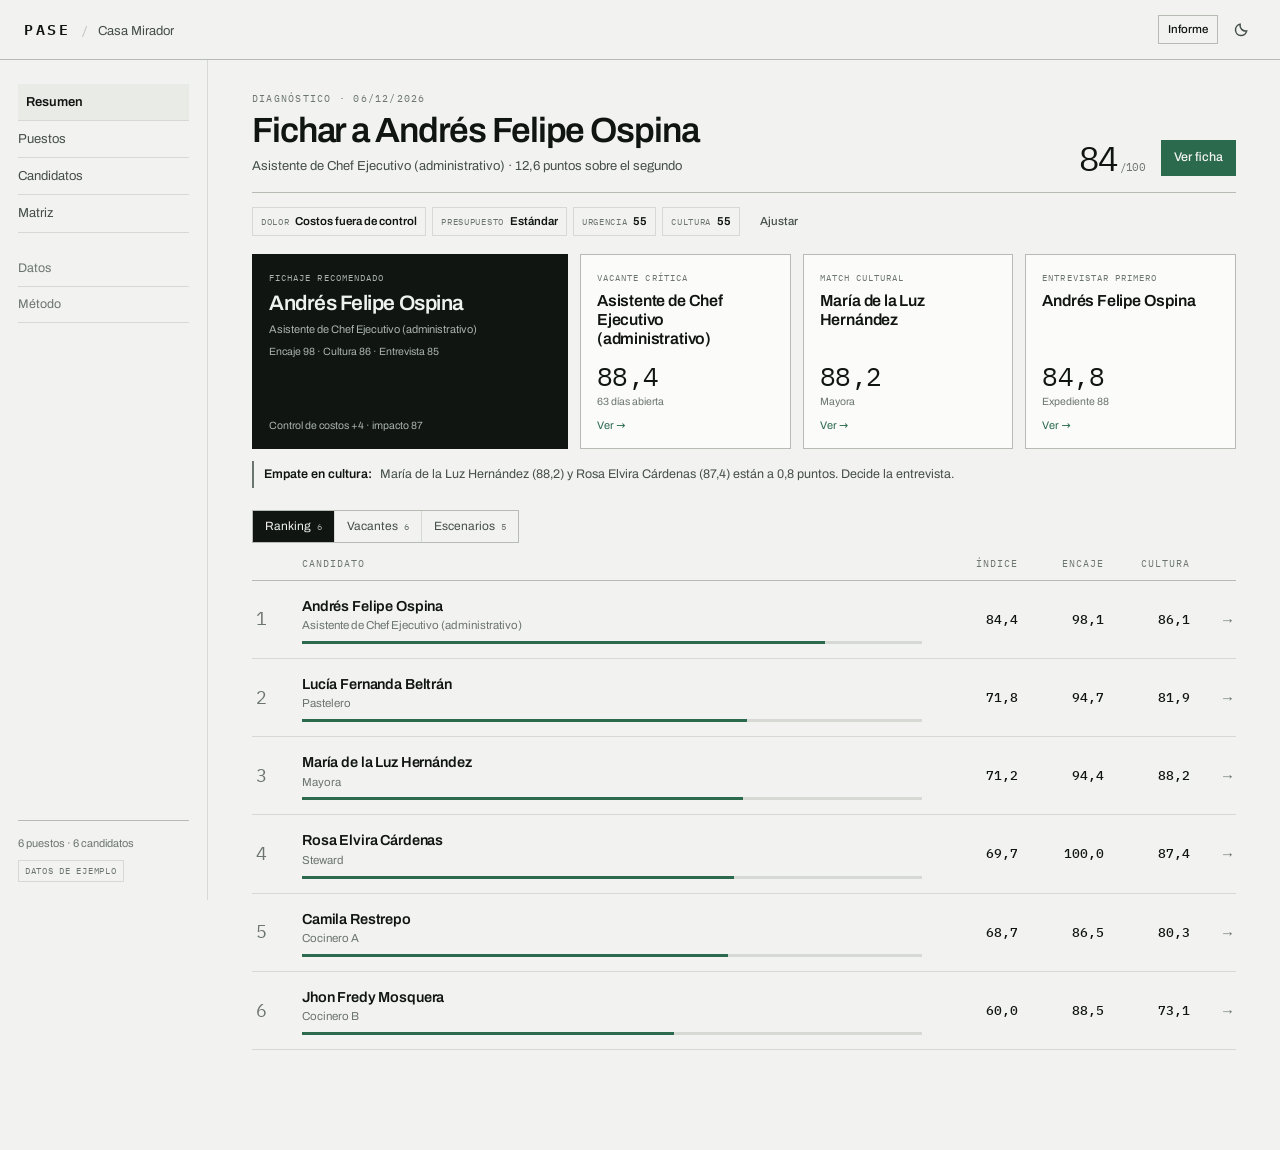
==== commit fed9d336: "Reordenar la UI: decisión primero, contexto plegable y menos componentes" ====
--- a/index.html
+++ b/index.html
@@ -5,45 +5,44 @@
 <meta name="viewport" content="width=device-width, initial-scale=1, viewport-fit=cover">
 <title>PASE · diagnóstico de contratación</title>
 <meta name="description" content="Cruza el perfil de tus puestos con tus candidatos y ordena qué vacante cubrir primero y con quién.">
+<link rel="icon" href="data:image/svg+xml,%3Csvg xmlns='http://www.w3.org/2000/svg' viewBox='0 0 32 32'%3E%3Crect width='32' height='32' fill='%232c6a4e'/%3E%3Cpath d='M10 24V8h8a5.5 5.5 0 0 1 0 11h-4v5z' fill='%23f2f3f0'/%3E%3C/svg%3E">
+<meta name="theme-color" content="#f2f3f0" media="(prefers-color-scheme: light)">
+<meta name="theme-color" content="#0d100e" media="(prefers-color-scheme: dark)">
 <link rel="stylesheet" href="assets/styles.css">
 </head>
 <body>
 
 <header class="top">
-  <div class="brand">
-    <b>PASE</b>
-    <span>diagnóstico de contratación</span>
-  </div>
-  <div class="top-mid">
-    <strong id="topEmpresa">—</strong>
-    <span class="dot" aria-hidden="true"></span>
-    <span id="topMeta">—</span>
+  <div class="top-left">
+    <span class="brand"><b>PASE</b></span>
+    <span class="crumb-sep">/</span>
+    <span class="workspace" id="topEmpresa">—</span>
   </div>
   <div class="top-actions">
-    <button class="btn btn--sm" type="button" data-export="copy" title="Copia el diagnóstico en texto">Copiar informe</button>
-    <button class="btn btn--sm" type="button" data-export="download" title="Descarga el diagnóstico en Markdown">Descargar .md</button>
-    <button class="btn btn--sm btn--ghost" type="button" data-nav="datos" title="Cargar o exportar datos">Datos</button>
-    <button class="btn btn--sm btn--ghost" type="button" data-tema="toggle" aria-label="Cambiar entre tema claro y oscuro">
-      <svg class="ico" viewBox="0 0 16 16" aria-hidden="true"><circle cx="8" cy="8" r="3.2"/><path d="M8 1.4v2.2M8 12.4v2.2M1.4 8h2.2M12.4 8h2.2M3.3 3.3l1.6 1.6M11.1 11.1l1.6 1.6M12.7 3.3l-1.6 1.6M4.9 11.1l-1.6 1.6"/></svg>
+    <button class="btn btn--sm" type="button" data-export="download" title="Descarga el diagnóstico en Markdown">Informe</button>
+    <button class="icon-btn" type="button" data-tema="toggle" aria-label="Cambiar entre tema claro y oscuro">
+      <svg class="ico ico-moon" viewBox="0 0 16 16" aria-hidden="true"><path d="M13.5 9.5A6 6 0 0 1 6.5 2.5a6 6 0 1 0 7 7z"/></svg>
+      <svg class="ico ico-sun" viewBox="0 0 16 16" aria-hidden="true"><circle cx="8" cy="8" r="3.2"/><path d="M8 1.4v2.2M8 12.4v2.2M1.4 8h2.2M12.4 8h2.2M3.3 3.3l1.6 1.6M11.1 11.1l1.6 1.6M12.7 3.3l-1.6 1.6M4.9 11.1l-1.6 1.6"/></svg>
     </button>
   </div>
 </header>
 
 <div class="shell">
   <nav class="rail" aria-label="Secciones">
-    <div>
-      <p class="rail-label">Diagnóstico</p>
-      <div class="nav" id="nav">
-        <button type="button" data-nav="resumen"><span class="i">01</span><span>Resumen</span></button>
-        <button type="button" data-nav="puestos"><span class="i">02</span><span>Puestos</span></button>
-        <button type="button" data-nav="candidatos"><span class="i">03</span><span>Candidatos</span></button>
-        <button type="button" data-nav="matriz"><span class="i">04</span><span>Matriz</span></button>
-        <button type="button" data-nav="datos"><span class="i">05</span><span>Datos</span></button>
-        <button type="button" data-nav="metodo"><span class="i">06</span><span>Método</span></button>
-      </div>
+    <div class="nav" id="nav">
+      <button type="button" data-nav="resumen" aria-current="page">Resumen</button>
+      <button type="button" data-nav="puestos">Puestos</button>
+      <button type="button" data-nav="candidatos">Candidatos</button>
+      <button type="button" data-nav="matriz">Matriz</button>
     </div>
-    <div class="rail-card" id="railResumen"></div>
-    <p class="rail-note" id="railNota">Contenido de demostración. El diagnóstico ordena la conversación; no decide por ti.</p>
+    <div class="nav nav--sub" id="navSub">
+      <button type="button" data-nav="datos">Datos</button>
+      <button type="button" data-nav="metodo">Método</button>
+    </div>
+    <div class="ws-foot">
+      <span class="ws-meta" id="wsMeta">—</span>
+      <span class="ws-badge" id="wsBadge" title="Contenido ficticio de demostración">Datos de ejemplo</span>
+    </div>
   </nav>
 
   <main class="main">
--- a/assets/styles.css
+++ b/assets/styles.css
@@ -182,7 +182,7 @@
 }
 .nav button:hover { color: var(--ink); padding-left: 3px; }
 .nav button .i { font-family: var(--mono); font-size: 10.5px; color: var(--ink-3); }
-.nav button[aria-current='page'] { color: var(--ink); font-weight: 600; }
+.nav button[aria-current='page'] { color: var(--ink); font-weight: 600; background: var(--paper-2); padding-left: 8px; }
 .nav button[aria-current='page'] .i { color: var(--accent); }
 
 .rail-card {
@@ -537,6 +537,7 @@
 .cv header { border-bottom: 1px solid var(--line-strong); padding-bottom: 14px; margin-bottom: 18px; }
 .cv h3 { font-size: 21px; letter-spacing: -.02em; line-height: 1.15; }
 .cv .titular { font-size: 12.5px; color: var(--ink-2); margin-top: 3px; }
+.cv .grado, .cand-head .grado { font-size: 11.5px; color: var(--ink-3); margin-top: 2px; }
 .cv .datos { display: grid; gap: 3px; margin-top: 10px; font-size: 11.5px; color: var(--ink-3); font-family: var(--mono); }
 .cv section { margin-top: 18px; }
 .cv h4 {
@@ -841,3 +842,195 @@
   .cand-scores { gap: 16px; }
   .cs .v { font-size: 20px; }
 }
+
+/* =========================================================================
+   Capa 2026-11 · jerarquía de producto
+   La decisión primero, el contexto después. Menos cromo, menos texto.
+   ========================================================================= */
+:root { --rail: 208px; --top: 60px; }
+
+/* ------------------------------- top bar -------------------------------- */
+.top {
+  display: flex; justify-content: space-between; align-items: center;
+  gap: 16px; padding: 0 24px; height: var(--top);
+}
+.top-left { display: flex; align-items: baseline; gap: 10px; min-width: 0; }
+.top-left .brand b { font-size: 15px; letter-spacing: .18em; }
+.crumb-sep { color: var(--line-strong); font-family: var(--mono); font-size: 12px; }
+.workspace { font-size: 13px; color: var(--ink-2); white-space: nowrap; overflow: hidden; text-overflow: ellipsis; max-width: 42vw; }
+.icon-btn { width: 30px; height: 30px; display: grid; place-items: center; color: var(--ink-2); border: 1px solid transparent; }
+.icon-btn:hover { border-color: var(--line-strong); color: var(--ink); }
+.icon-btn .ico { width: 15px; height: 15px; fill: none; stroke: currentColor; stroke-width: 1.6; stroke-linecap: round; }
+
+/* -------------------------------- rail ---------------------------------- */
+.rail { padding: 24px 18px 18px; gap: 14px; }
+.nav button {
+  display: flex; align-items: center;
+  padding: 8px 0; border-bottom: 1px solid var(--line);
+  color: var(--ink-2); font-size: 13px;
+  transition: color .18s, padding-left .18s var(--ease);
+}
+.nav button:hover { color: var(--ink); padding-left: 3px; }
+.nav button[aria-current='page'] { color: var(--ink); font-weight: 600; background: var(--paper-2); padding-left: 8px; }
+.nav--sub { margin-top: 4px; }
+.nav--sub button { font-size: 12.5px; color: var(--ink-3); }
+.ws-foot {
+  margin-top: auto; padding-top: 14px; border-top: 1px solid var(--line-strong);
+  display: grid; gap: 8px;
+}
+.ws-meta { font-size: 11px; color: var(--ink-3); }
+.ws-badge {
+  width: fit-content; border: 1px solid var(--line); padding: 3px 6px;
+  font-family: var(--mono); font-size: 9px; letter-spacing: .08em;
+  text-transform: uppercase; color: var(--ink-3);
+}
+
+/* ------------------------------ page head ------------------------------- */
+.page-head {
+  display: flex; justify-content: space-between; align-items: flex-end; gap: 28px;
+  padding-bottom: 16px; border-bottom: 1px solid var(--line-strong); margin-bottom: 14px;
+}
+.page-head-main { min-width: 0; }
+.page-kicker {
+  font-family: var(--mono); font-size: 9.5px; letter-spacing: .13em;
+  text-transform: uppercase; color: var(--ink-3);
+}
+.page-head h1 {
+  font-size: clamp(25px, 3.1vw, 35px); line-height: 1.08;
+  letter-spacing: -.032em; font-weight: 600; margin-top: 5px;
+}
+.page-sub { font-size: 13px; color: var(--ink-2); margin-top: 6px; }
+.page-actions { display: flex; align-items: center; gap: 16px; flex: none; }
+.head-score { font-family: var(--mono); font-size: 34px; line-height: 1; letter-spacing: -.02em; }
+.head-score small { font-size: 11px; color: var(--ink-3); margin-left: 2px; }
+
+/* ------------------------------ contexto -------------------------------- */
+.context-bar { display: flex; flex-wrap: wrap; align-items: center; gap: 6px; margin: 12px 0 18px; }
+.ctx-chip {
+  display: inline-flex; align-items: baseline; gap: 6px;
+  border: 1px solid var(--line); padding: 5px 8px;
+  font-size: 11.5px; color: var(--ink-2); background: transparent;
+}
+.ctx-chip span {
+  font-family: var(--mono); font-size: 8.5px; letter-spacing: .08em;
+  text-transform: uppercase; color: var(--ink-3);
+}
+.ctx-chip b { font-weight: 600; color: var(--ink); font-size: 11.5px; }
+.ctx-chip:hover { border-color: var(--ink-3); }
+.ctx-toggle { margin-left: 4px; }
+.ctx-panel {
+  display: none; border: 1px solid var(--line-strong); background: var(--surface);
+  padding: 16px 18px 14px; margin-bottom: 20px;
+}
+.ctx-panel.open { display: block; }
+.ctx-head {
+  display: flex; justify-content: space-between; align-items: center;
+  margin-bottom: 14px; font-size: 12px; font-weight: 600;
+}
+.ctx-foot {
+  margin-top: 14px; padding-top: 10px; border-top: 1px solid var(--line);
+  font-family: var(--mono); font-size: 10px; color: var(--ink-3);
+}
+
+/* ------------------------------ decisiones ------------------------------ */
+.decisions { display: grid; grid-template-columns: 1.5fr 1fr 1fr 1fr; gap: 12px; }
+.decision {
+  display: flex; flex-direction: column; gap: 6px;
+  border: 1px solid var(--line-strong); background: var(--surface);
+  padding: 16px 16px 14px; min-height: 176px;
+}
+.decision--primary { background: var(--invert-bg); color: var(--invert-ink); border-color: var(--invert-bg); }
+.decision .d-label {
+  font-family: var(--mono); font-size: 8.8px; letter-spacing: .12em;
+  text-transform: uppercase; color: var(--ink-3);
+}
+.decision--primary .d-label { color: var(--invert-ink-2); }
+.decision .d-name { font-size: 16px; font-weight: 600; letter-spacing: -.012em; line-height: 1.2; }
+.decision--primary .d-name { font-size: 21px; letter-spacing: -.022em; }
+.decision .d-role { font-size: 11px; color: var(--ink-3); line-height: 1.35; }
+.decision--primary .d-role { color: var(--invert-ink-2); }
+.decision .d-score {
+  font-family: var(--mono); font-size: 26px; line-height: 1; letter-spacing: -.02em;
+  margin-top: auto; padding-top: 8px;
+}
+.decision--primary .d-score { font-size: 38px; }
+.decision .d-score small { font-size: 10px; color: var(--ink-3); }
+.decision--primary .d-score small { color: var(--invert-ink-2); }
+.decision .d-meta { font-size: 10.5px; color: var(--ink-3); line-height: 1.35; }
+.decision--primary .d-meta { color: var(--invert-ink-2); }
+.decision .d-link {
+  font-size: 11px; color: var(--accent); margin-top: 2px;
+  display: inline-flex; align-items: center; gap: 4px;
+}
+.decision--primary .d-link { color: var(--invert-ink); }
+.decision .d-link:hover { text-decoration: underline; }
+
+/* -------------------------------- tabs ---------------------------------- */
+.tabs-seg { display: inline-flex; border: 1px solid var(--line-strong); margin-top: 22px; }
+.tabs-seg button {
+  display: inline-flex; align-items: baseline; gap: 6px;
+  padding: 6px 12px; font-size: 12px; color: var(--ink-2);
+  border-right: 1px solid var(--line);
+}
+.tabs-seg button:last-child { border-right: 0; }
+.tabs-seg button:hover { color: var(--ink); }
+.tabs-seg button[aria-selected='true'] { background: var(--ink); color: var(--paper); }
+.tabs-seg button span { font-family: var(--mono); font-size: 9px; color: var(--ink-3); }
+.tabs-seg button[aria-selected='true'] span { color: var(--paper); opacity: .65; }
+.tab-panel { margin-top: 14px; }
+
+/* -------------------------------- rank ---------------------------------- */
+.rank-row { grid-template-columns: 34px minmax(0, 1.5fr) 84px 74px 74px 30px; }
+.rank-head { grid-template-columns: 34px minmax(0, 1.5fr) 84px 74px 74px 30px; }
+.rank-row .metric b { font-size: 13px; }
+.rank .mini-bar { margin-top: 6px; }
+
+/* ------------------------------- ajustes -------------------------------- */
+.main { padding: 32px 44px 100px; }
+.sec { margin-top: 42px; }
+.note-tie { margin-top: 12px; border-left-color: var(--ink-3); color: var(--ink-2); }
+
+@media (max-width: 1180px) {
+  .decisions { grid-template-columns: 1fr 1fr; }
+  .decision { min-height: 160px; }
+}
+@media (max-width: 860px) {
+  .top { padding: 0 16px; }
+  .workspace { max-width: 46vw; }
+  .rail { padding: 0 12px; gap: 6px; }
+  .nav--sub { margin-top: 0; }
+  .nav--sub button { font-size: 12px; }
+  .nav button { padding: 12px 9px; border-bottom: 2px solid transparent; border-right: 0; }
+  .nav button[aria-current='page'] { border-bottom-color: var(--accent); }
+  .ws-foot { display: none; }
+  .main { padding: 22px 16px 80px; }
+  .page-head { flex-direction: column; align-items: flex-start; gap: 12px; }
+  .page-actions { width: 100%; justify-content: space-between; }
+  .page-head h1 { font-size: 27px; }
+  .decisions { grid-template-columns: 1fr; }
+  .decision { min-height: 0; }
+  .decision .d-score { margin-top: 4px; }
+  .rank-row { grid-template-columns: 28px minmax(0, 1fr) 70px 24px; }
+  .rank-row .metric:nth-child(4), .rank-row .metric:nth-child(5) { display: none; }
+  .tabs-seg { width: 100%; }
+  .tabs-seg button { flex: 1; justify-content: center; padding: 7px 6px; }
+}
+
+/* ajustes de la capa de producto */
+.decision--primary .d-link { margin-top: auto; }
+.decision--primary .d-meta { margin-top: 2px; }
+.mini-tabla--text td:last-child { text-align: left; font-family: inherit; }
+.callout { border-color: var(--line-strong); background: var(--surface); }
+@media (max-width: 700px) {
+  .top-actions [data-export] { display: inline-flex; }
+  .nav button { padding: 12px 7px; }
+}
+
+.decision--primary .d-why {
+  margin-top: auto; padding-top: 6px; font-size: 10.5px;
+  color: var(--invert-ink-2);
+}
+.datos-card .mini-tabla--text td:last-child { text-align: left; font-family: inherit; }
+
+html[data-theme='light'] .ico-sun { display: none; }
+html[data-theme='dark'] .ico-moon { display: none; }
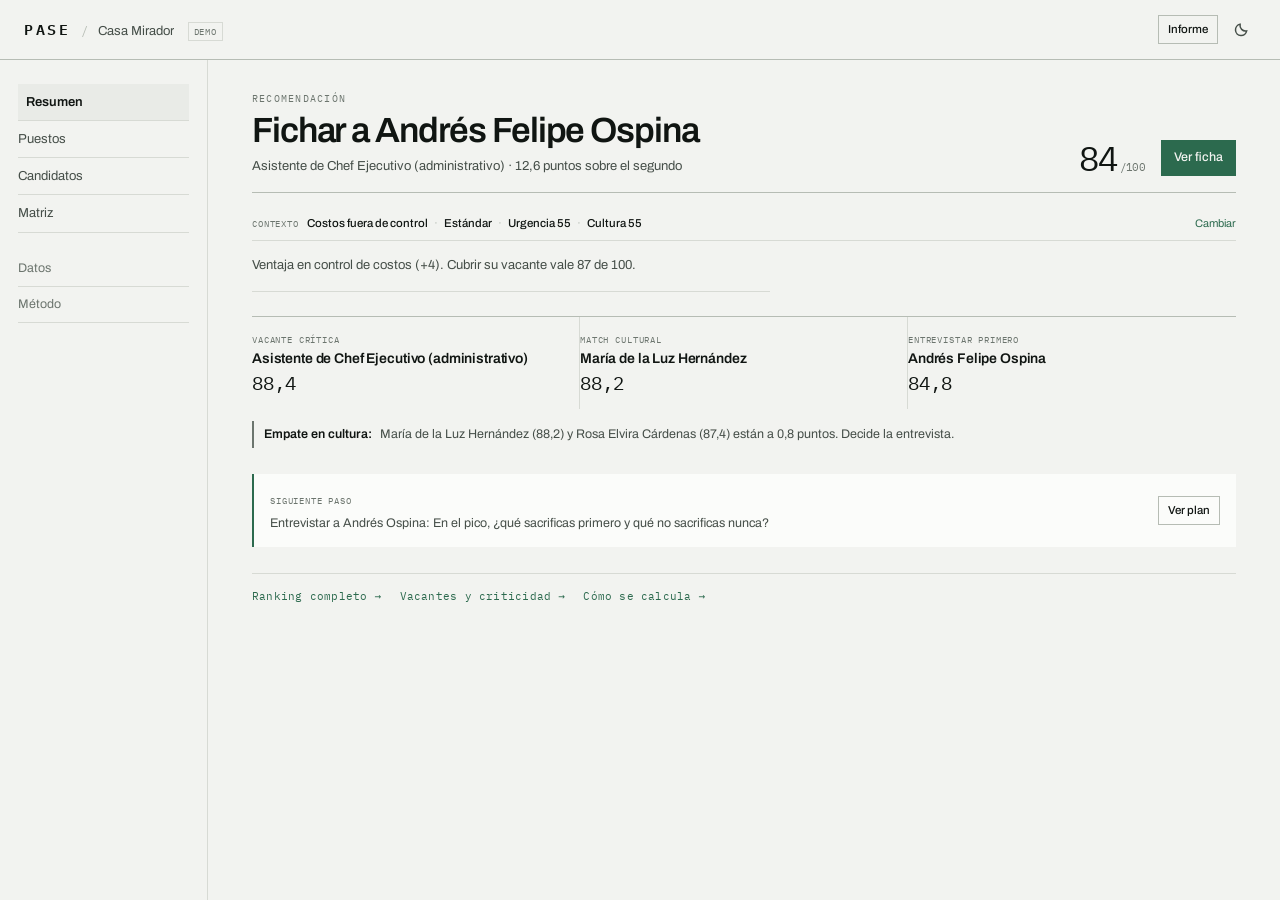
==== commit 0fa95b00: "Reducir el resumen a una recomendación y tres señales" ====
--- a/index.html
+++ b/index.html
@@ -17,6 +17,7 @@
     <span class="brand"><b>PASE</b></span>
     <span class="crumb-sep">/</span>
     <span class="workspace" id="topEmpresa">—</span>
+    <span class="demo-pill" title="Contenido ficticio de demostración">Demo</span>
   </div>
   <div class="top-actions">
     <button class="btn btn--sm" type="button" data-export="download" title="Descarga el diagnóstico en Markdown">Informe</button>
@@ -39,10 +40,6 @@
       <button type="button" data-nav="datos">Datos</button>
       <button type="button" data-nav="metodo">Método</button>
     </div>
-    <div class="ws-foot">
-      <span class="ws-meta" id="wsMeta">—</span>
-      <span class="ws-badge" id="wsBadge" title="Contenido ficticio de demostración">Datos de ejemplo</span>
-    </div>
   </nav>
 
   <main class="main">
--- a/assets/styles.css
+++ b/assets/styles.css
@@ -1034,3 +1034,98 @@
 
 html[data-theme='light'] .ico-sun { display: none; }
 html[data-theme='dark'] .ico-moon { display: none; }
+
+/* ------------------------- resumen en una decisión ----------------------- */
+.demo-pill {
+  font-family: var(--mono); font-size: 8.5px; letter-spacing: .08em;
+  text-transform: uppercase; color: var(--ink-3);
+  border: 1px solid var(--line); padding: 2px 5px; margin-left: 4px;
+}
+
+.context-line {
+  display: flex; flex-wrap: wrap; align-items: baseline; gap: 6px;
+  width: 100%; padding: 8px 0; border-bottom: 1px solid var(--line);
+  font-size: 11.5px; color: var(--ink-2); text-align: left;
+}
+.context-line:hover { border-bottom-color: var(--ink-3); color: var(--ink); }
+.cl-label {
+  font-family: var(--mono); font-size: 8.5px; letter-spacing: .1em;
+  text-transform: uppercase; color: var(--ink-3); margin-right: 2px;
+}
+.cl-value { color: var(--ink); font-weight: 500; }
+.cl-sep { color: var(--line-strong); }
+.cl-action { margin-left: auto; color: var(--accent); font-size: 11px; }
+.context-line:hover .cl-action { text-decoration: underline; }
+
+.why-panel {
+  display: grid; grid-template-columns: auto minmax(0, 1fr); gap: 32px;
+  align-items: center; padding: 20px 0; border-bottom: 1px solid var(--line);
+}
+.why-metrics { display: flex; gap: 32px; }
+.why-metric { display: flex; flex-direction: column; gap: 2px; }
+.why-metric span {
+  font-family: var(--mono); font-size: 8.5px; letter-spacing: .1em;
+  text-transform: uppercase; color: var(--ink-3);
+}
+.why-metric b { font-family: var(--mono); font-size: 23px; font-weight: 400; line-height: 1; letter-spacing: -.02em; }
+.why-text { font-size: 13px; color: var(--ink-2); line-height: 1.5; max-width: 52ch; }
+
+.signals { display: grid; grid-template-columns: repeat(3, 1fr); border-top: 1px solid var(--line-strong); margin-top: 24px; }
+.signal {
+  display: flex; flex-direction: column; gap: 4px;
+  padding: 16px 18px 16px 0; border-right: 1px solid var(--line);
+  text-align: left;
+}
+.signal:last-child { border-right: 0; padding-right: 0; }
+.signal:hover .s-name { text-decoration: underline; }
+.s-label {
+  font-family: var(--mono); font-size: 8.5px; letter-spacing: .1em;
+  text-transform: uppercase; color: var(--ink-3);
+}
+.s-name { font-size: 14px; font-weight: 600; letter-spacing: -.01em; line-height: 1.25; }
+.s-score { font-family: var(--mono); font-size: 19px; line-height: 1; color: var(--ink); margin-top: 2px; }
+
+.next-step {
+  display: flex; justify-content: space-between; align-items: center; gap: 20px;
+  margin-top: 26px; padding: 14px 16px;
+  border-left: 2px solid var(--accent); background: var(--surface);
+}
+.ns-label {
+  font-family: var(--mono); font-size: 8.5px; letter-spacing: .1em;
+  text-transform: uppercase; color: var(--ink-3);
+}
+.ns-text { font-size: 12.5px; color: var(--ink-2); line-height: 1.5; margin-top: 3px; }
+
+.resumen-links { display: flex; flex-wrap: wrap; gap: 18px; margin-top: 26px; padding-top: 14px; border-top: 1px solid var(--line); }
+
+details.schema { margin-top: 36px; padding-top: 14px; border-top: 1px solid var(--line-strong); }
+details.schema summary {
+  display: flex; justify-content: space-between; align-items: center;
+  cursor: pointer; list-style: none; font-size: 14px; font-weight: 600;
+}
+details.schema summary::-webkit-details-marker { display: none; }
+details.schema summary::after { content: '+'; font-family: var(--mono); color: var(--ink-3); }
+details.schema[open] summary::after { content: '−'; }
+details.schema .datos-card { margin-top: 14px; }
+
+@media (max-width: 860px) {
+  .demo-pill { display: none; }
+  .cl-action { margin-left: 0; }
+  .why-panel { grid-template-columns: 1fr; gap: 14px; padding: 16px 0; }
+  .why-metrics { gap: 26px; }
+  .signals { grid-template-columns: 1fr; border-top: 1px solid var(--line-strong); }
+  .signal { border-right: 0; border-bottom: 1px solid var(--line); padding: 12px 0; }
+  .signal:last-child { border-bottom: 0; }
+  .next-step { flex-direction: column; align-items: flex-start; gap: 10px; }
+  .resumen-links { gap: 12px; }
+}
+@media (max-width: 860px) {
+  .context-line > span:nth-child(n+5):not(.cl-action) { display: none; }
+  .cl-action { margin-left: auto; }
+  .note-tie { display: block; }
+}
+
+.why-line {
+  padding: 15px 0; border-bottom: 1px solid var(--line);
+  font-size: 13px; color: var(--ink-2); line-height: 1.5; max-width: 74ch;
+}
